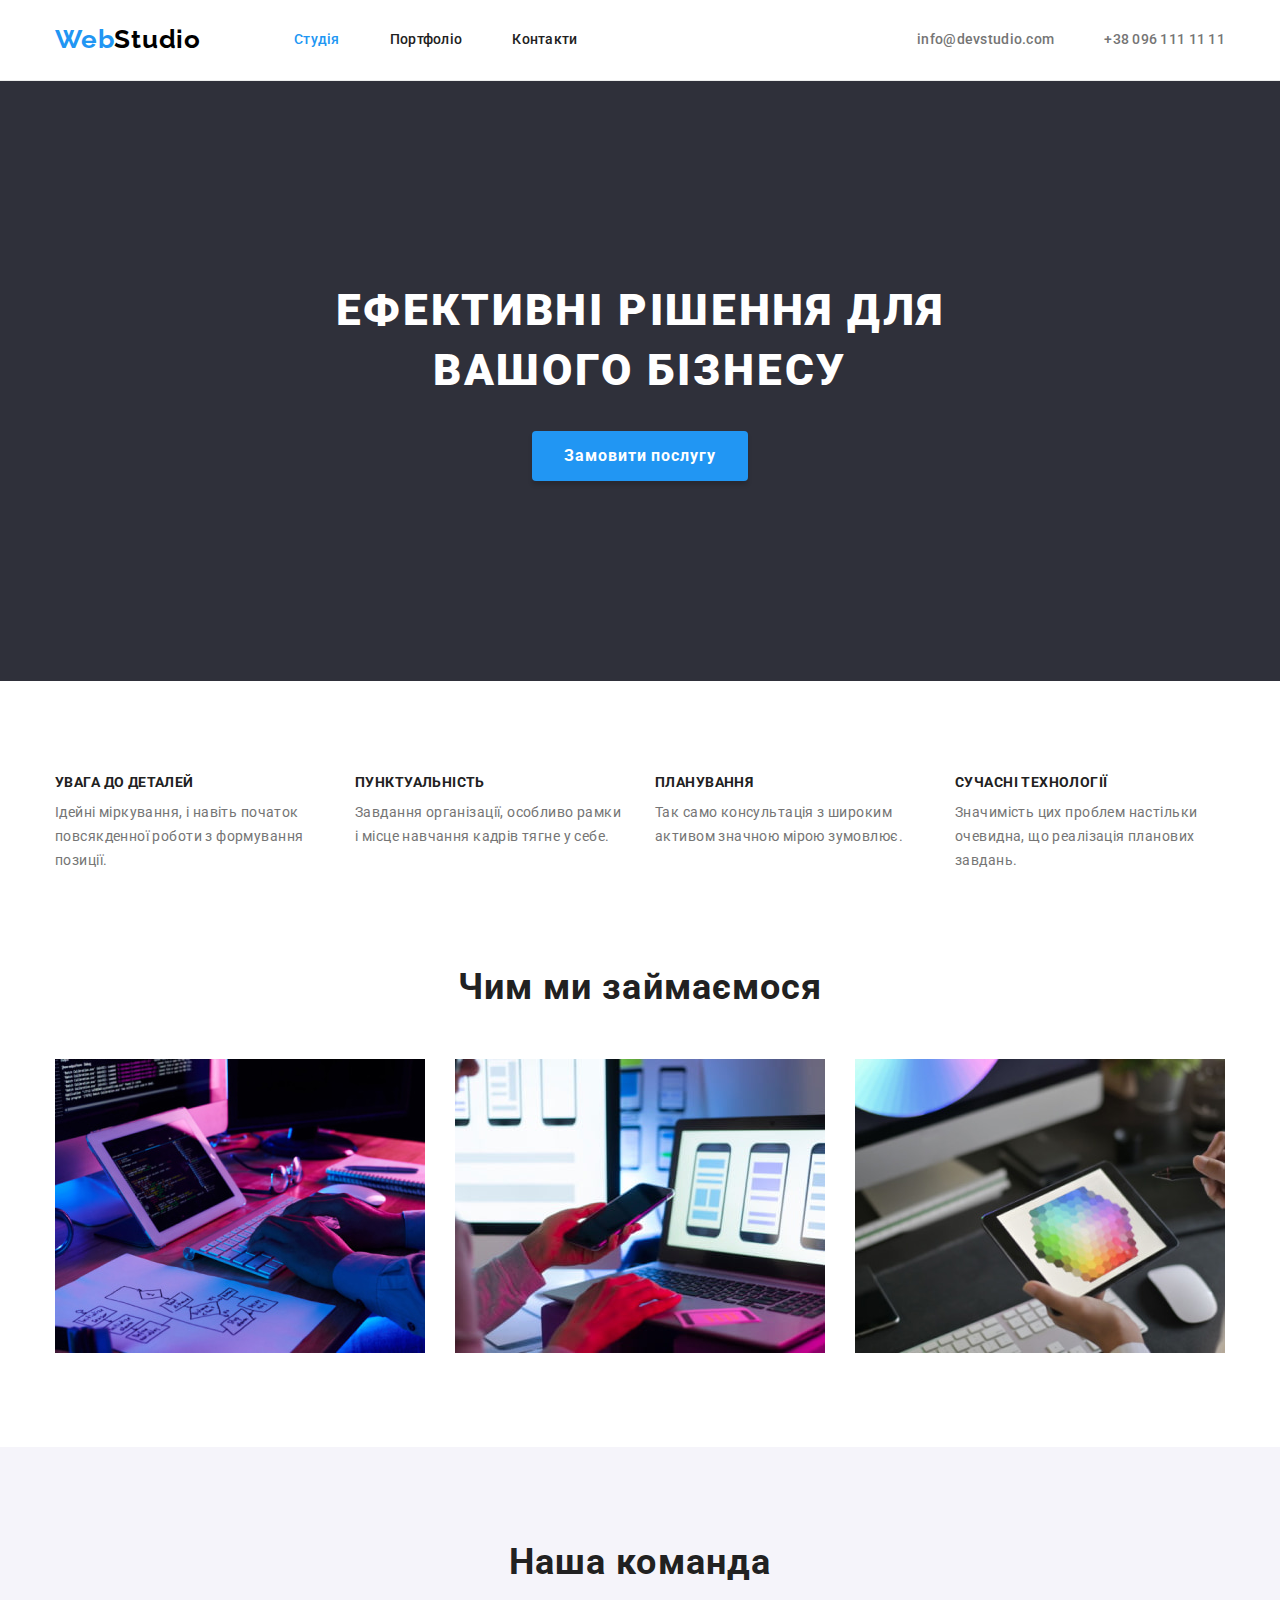
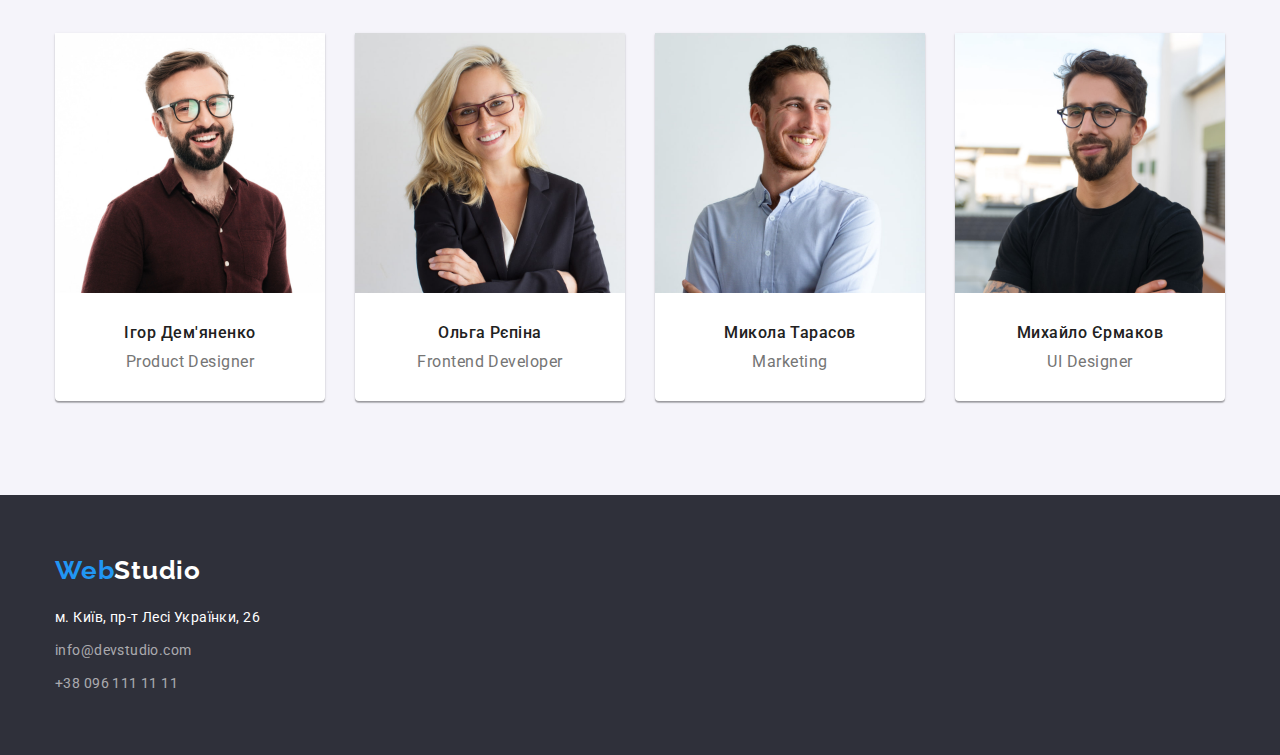
==== index.html @ afa7426b "Initial commit" ====
<!DOCTYPE html>
<html lang="uk">
  <head>
    <meta charset="UTF-8" />
    <meta http-equiv="X-UA-Compatible" content="IE=edge" />
    <meta name="viewport" content="width=device-width, initial-scale=1.0" />
    <link rel="preconnect" href="https://fonts.googleapis.com" />
    <link rel="preconnect" href="https://fonts.gstatic.com" crossorigin />
    <link
      href="https://fonts.googleapis.com/css2?family=Raleway:wght@700&family=Roboto:wght@400;500;700;900&display=swap"
      rel="stylesheet"
    />
    <link rel="stylesheet" href="./css/modern-normalize.css" />

    <link rel="stylesheet" href="./css/styles.css" />
    <title>Web Studio</title>
  </head>
  <body>
    <header class="header">
      <div class="container header-container">
        <nav class="nav">
          <a class="link logo logo-black" href="./index.html">
            <span class="accent">Web</span>Studio
          </a>

          <ul class="list menu">
            <li class="menu-item">
              <a class="link menu-link current-text" href="./index.html">Студія</a>
            </li>
            <li class="menu-item">
              <a class="link menu-link" href="./porfolio.html">Портфоліо</a>
            </li>
            <li class="menu-item"><a class="link menu-link" href="">Контакти</a></li>
          </ul>
        </nav>
        <ul class="list header-contacts">
          <li class="header-contacts-item">
            <a class="link header-contacts-link" href="mailto:info@devstudio.com"
              >info@devstudio.com</a
            >
          </li>
          <li class="header-contacts-item">
            <a class="link header-contacts-link" href="tel:+380961111111">+38 096 111 11 11</a>
          </li>
        </ul>
      </div>
    </header>
    <main class="main-content">
      <!--Hero-->
      <section class="hero section">
        <div class="container">
          <h1 class="hero-header">Ефективні рішення для вашого бізнесу</h1>
          <button class="hero-btn" type="button">Замовити послугу</button>
        </div>
      </section>
      <!--Our benefits-->
      <section class="benafits section">
        <div class="container">
          <!--Logical header, need to be hidden with css -->
          <h2 class="section-header visually-hidden">Наші переваги</h2>

          <ul class="list benafits-list">
            <li class="benafit-item">
              <h3 class="benafit-header">Увага до деталей</h3>
              <p class="benafit-text">
                Ідейні міркування, і навіть початок повсякденної роботи з формування позиції.
              </p>
            </li>
            <li class="benafit-item">
              <h3 class="benafit-header">Пунктуальність</h3>
              <p class="benafit-text">
                Завдання організації, особливо рамки і місце навчання кадрів тягне у себе.
              </p>
            </li>
            <li class="benafit-item">
              <h3 class="benafit-header">Планування</h3>
              <p class="benafit-text">
                Так само консультація з широким активом значною мірою зумовлює.
              </p>
            </li>
            <li class="benafit-item">
              <h3 class="benafit-header">Сучасні Технології</h3>
              <p class="benafit-text">
                Значимість цих проблем настільки очевидна, що реалізація планових завдань.
              </p>
            </li>
          </ul>
        </div>
      </section>
      <!--What we do-->
      <section class="we-do section">
        <div class="container">
          <h2 class="section-header">Чим ми займаємося</h2>
          <ul class="list we-do-list">
            <li class="we-do-item">
              <img
                class="we-do-img"
                src="./images/what-we-do/img-1.jpg"
                alt="Стіл на якому лежить аркуш паперу з схематично зображеною логікою сайту, та руки програміста на клавіатурі, який пише код сайту, на моніторі та планшеті видно фрагменти коду"
                width="370"
                height="294"
              />
            </li>
            <li class="we-do-item">
              <img
                class="we-do-img"
                src="./images/what-we-do/img-2.jpg"
                alt="Дизайнер розробляє прототип, як має виглядати додаток, на ноутбуці та моніторі зображені приклади екранів модільного телефону з варіантами дизайну"
                width="370"
                height="294"
              />
            </li>
            <li class="we-do-item">
              <img
                class="we-do-img"
                src="./images/what-we-do/img-3.jpg"
                alt="Дизайнер підбирає палітру кольорів тримаючи в руках планшет з палітрою у вигляді сот"
                width="370"
                height="294"
              />
            </li>
          </ul>
        </div>
      </section>
      <!--Our team-->
      <section class="team section">
        <div class="container">
          <h2 class="section-header">Наша команда</h2>
          <ul class="list team-list">
            <li class="team-item">
              <img
                class="team-img"
                src="./images/team/img1.jpg"
                alt="Портрет Ігоря Дем'яненко Product Designer"
                width="270"
                height="260"
              />
              <div class="team-desc">
                <h3 class="team-header">Ігор Дем'яненко</h3>
                <p class="team-text" lang="en">Product Designer</p>
              </div>
            </li>
            <li class="team-item">
              <img
                class="team-img"
                src="./images/team/img2.jpg"
                alt="Портрет Ольгм Рєпіної Frontend Developer"
                width="270"
                height="260"
              />
              <div class="team-desc">
                <h3 class="team-header">Ольга Рєпіна</h3>
                <p class="team-text" lang="en">Frontend Developer</p>
              </div>
            </li>
            <li class="team-item">
              <img
                class="team-img"
                src="./images/team/img3.jpg"
                alt="Портрет Миколи Тарасова Marketing"
                width="270"
                height="260"
              />
              <div class="team-desc">
                <h3 class="team-header">Микола Тарасов</h3>
                <p class="team-text" lang="en">Marketing</p>
              </div>
            </li>
            <li class="team-item">
              <img
                class="team-img"
                src="./images/team/img4.jpg"
                alt="Портрет Михайла Єрмакова UI Designer"
                width="270"
                height="260"
              />
              <div class="team-desc">
                <h3 class="team-header">Михайло Єрмаков</h3>
                <p class="team-text" lang="en">UI Designer</p>
              </div>
            </li>
          </ul>
        </div>
      </section>
    </main>
    <footer class="footer">
      <div class="container">
        <div>
          <a class="link logo logo-white" href="./index.html" lang="en">
            <span class="accent">Web</span>Studio
          </a>
          <address class="contacts">
            <ul class="list contacts-list">
              <li class="contact-item">
                <a
                  class="link contact-link address"
                  href="https://goo.gl/maps/CPtrU1FHBa2aNyZL9"
                  rel="noopener noreferrer"
                >
                  м. Київ, пр-т Лесі Українки, 26
                </a>
              </li>
              <li class="contact-item">
                <a class="link contact-link" href="mailto:info@devstudio.com">info@devstudio.com</a>
              </li>
              <li class="contact-item">
                <a class="link contact-link" href="tel:+380961111111">+38 096 111 11 11</a>
              </li>
            </ul>
          </address>
        </div>
      </div>
    </footer>
  </body>
</html>
---- css/styles.css ----
:root {
  /* fonts */
  --main-font-familly: 'Roboto', sans-serif;
  --submain-font-family: 'Raleway', sans-serif;
  --main-font-size: 14px;
  --logo-font-size: 26px;
  --submain-font-size: 16px;
  --section-header-font-size: 36px;
  --subsection-header-font-size: 18px;
  /* text colors */
  --accent-text-color: #2196f3;
  --main-text-color: #212121;
  --light-text-color: #ffffff;
  --dark-text-color: #000000;
  --submain-text-color: #757575;
  --sub-text-color-trans: rgba(255, 255, 255, 0.6);
  --border-color: #ececec;
  --portfolio-border-color: #eeeeee;
  /* background colors */
  --accent-bg-color: #2196f3;
  --main-bg-color: #ffffff;
  --submain-bg-color: #f5f4fa;
  --dark-bg-color: #2f303a;
  /* actions */
  --active-color: #2196f3;
  --active-bg-color: #2196f3;
  --active-bg-btn: #188ce8;
  /* other */
  --items-main: 4;
  --indent-main: 30px;
  --items-portfolio: 3;
  --indent-portfolio: 30px;
}

body {
  font-family: var(--main-font-familly);
  font-size: var(--main-font-size);
  color: var(--main-text-color);
  background-color: var(--main-bg-color);
}

/* Reset */
h1,
h2,
h3,
h4,
h5,
h6,
p {
  margin: 0;
}

ul {
  margin: 0;
  padding: 0;
}

img {
  display: block;
}

.link {
  text-decoration: none;
}

.list {
  list-style-type: none;
}

.container {
  width: 1200px;
  margin: 0 auto;
  padding-left: 15px;
  padding-right: 15px;
}

.logo {
  font-family: var(--submain-font-family);
  font-weight: 700;
  font-size: 26px;
  line-height: 1.19;
  letter-spacing: 0.03em;
}

.accent {
  color: var(--accent-text-color);
}

.visually-hidden {
  position: absolute;
  white-space: nowrap;
  width: 1px;
  height: 1px;
  overflow: hidden;
  border: 0;
  padding: 0;
  clip: rect(0 0 0 0);
  clip-path: inset(50%);
  margin: -1px;
}

/* Header */

.header-container {
  display: flex;
  justify-content: space-between;
}

.header {
  border-bottom: 1px solid var(--border-color);
}

.logo-black {
  margin-right: 93px;
  padding-top: 24px;
  padding-bottom: 24px;
  color: var(--dark-text-color);
}

.nav {
  display: flex;
}

.menu {
  display: flex;
  gap: 50px;
}

.menu-link {
  display: block;
  padding-top: 32px;
  padding-bottom: 32px;
  font-weight: 500;
  line-height: 1.14;
  letter-spacing: 0.02em;
  color: var(--main-text-color);
}

.current-text {
  color: var(--active-color);
}

.menu-link:hover,
.menu-link:focus {
  color: var(--active-color);
}

.header-contacts {
  display: flex;
  gap: 50px;
}

.header-contacts-link {
  display: block;
  padding-top: 32px;
  padding-bottom: 32px;
  font-weight: 500;
  line-height: 1.14;
  letter-spacing: 0.02em;
  color: var(--submain-text-color);
}

.header-contacts-link:hover,
.header-contacts-link:focus {
  color: var(--active-color);
}

/* Main */

.section {
  padding-top: 94px;
  padding-bottom: 94px;
}

.section-header {
  font-weight: 700;
  font-size: 36px;
  line-height: 1.17;
  text-align: center;
  letter-spacing: 0.03em;
  margin-bottom: 50px;
}

/* Hero */

.hero {
  padding: 200px 0;
  background-color: var(--dark-bg-color);
}

.hero-header {
  margin-left: auto;
  margin-right: auto;
  margin-bottom: 30px;
  font-weight: 900;
  font-size: 44px;
  line-height: 1.36;
  text-align: center;
  letter-spacing: 0.06em;
  text-transform: uppercase;
  color: var(--light-text-color);
  width: 696px;
}

.hero-btn {
  display: block;
  margin: 0 auto;
  padding: 10px 32px;
  font-family: inherit;
  font-weight: 700;
  font-size: 16px;
  line-height: 1.88;
  text-align: center;
  letter-spacing: 0.06em;
  color: var(--light-text-color);
  background-color: var(--accent-bg-color);
  border: none;
  box-shadow: 0px 4px 4px rgba(0, 0, 0, 0.15);
  border-radius: 4px;
  cursor: pointer;
}

.hero-btn:hover,
.hero-btn:focus {
  background: var(--active-bg-btn);
  box-shadow: 0px 4px 4px rgba(0, 0, 0, 0.15);
  border-radius: 4px;
}

/* Our benefits */

.benafits {
  padding-bottom: 0;
}

.benafits-list {
  display: flex;
  gap: 30px;
}

.benafit-header {
  font-size: var(--main-font-size);
  font-weight: 700;
  line-height: 1.14;
  letter-spacing: 0.03em;
  text-transform: uppercase;
  margin-bottom: 10px;
}

.benafit-item {
  flex-basis: calc((100% - (var(--indent-main)) * (var(--items-main) - 1)) / var(--items-main));
}

.benafit-text {
  line-height: 1.71;
  letter-spacing: 0.03em;
  color: var(--submain-text-color);
}

/* What we do */

.we-do-list {
  display: flex;
  gap: 30px;
}

.we-do-img {
  width: 100%;
}

/* Our team */
.team {
  background-color: var(--submain-bg-color);
}

.team-list {
  display: flex;
  gap: 30px;
}

.team-item {
  background-color: var(--main-bg-color);
  flex-basis: calc((100% - (var(--indent-main)) * (var(--items-main) - 1)) / var(--items-main));
  box-shadow: 0px 1px 3px rgba(0, 0, 0, 0.12), 0px 1px 1px rgba(0, 0, 0, 0.14),
    0px 2px 1px rgba(0, 0, 0, 0.2);
  border-radius: 0px 0px 4px 4px;
}
.team-img {
  width: 100%;
}

.team-desc {
  padding-top: 30px;
  padding-bottom: 30px;
}

.team-header {
  margin-bottom: 10px;
  font-weight: 500;
  font-size: var(--submain-font-size);
  line-height: 1.19;
  text-align: center;
  letter-spacing: 0.03em;
}

.team-text {
  font-size: var(--submain-font-size);
  line-height: 1.19;
  text-align: center;
  letter-spacing: 0.03em;
  color: var(--submain-text-color);
}

/* Footer */
.footer {
  padding-top: 60px;
  padding-bottom: 60px;
  background-color: var(--dark-bg-color);
}

.logo-white {
  display: inline-block;
  margin-bottom: 20px;
  color: var(--light-text-color);
}

.contacts {
  font-style: normal;
}

.contact-item:not(:last-child) {
  margin-bottom: 9px;
}

.contact-link {
  line-height: 1.71;
  letter-spacing: 0.03em;
  color: var(--sub-text-color-trans);
}

.contact-link:hover,
.contact-link:focus {
  color: var(--active-color);
}

.address {
  color: var(--light-text-color);
}

/* Portfolio */
.page-portfolio {
  font-size: 16px;
}

.portfolio-filters {
  margin-bottom: 50px;
  display: flex;
  justify-content: center;
  gap: 8px;
}

.filter-btn {
  padding: 6px 22px;
  font-family: inherit;
  font-size: 16px;
  font-weight: 500;
  line-height: 1.62;
  text-align: center;
  letter-spacing: 0.03em;
  background-color: var(--submain-bg-color);
  cursor: pointer;
  border: none;
  border-radius: 4px;
}

.current-bg {
  color: var(--light-text-color);
  background-color: var(--active-bg-color);
  box-shadow: 0px 3px 1px rgba(0, 0, 0, 0.1), 0px 1px 2px rgba(0, 0, 0, 0.08),
    0px 2px 2px rgba(0, 0, 0, 0.12);
}

.filter-btn:hover,
.filter-btn:focus {
  color: var(--light-text-color);
  background-color: var(--active-color);
  box-shadow: 0px 3px 1px rgba(0, 0, 0, 0.1), 0px 1px 2px rgba(0, 0, 0, 0.08),
    0px 2px 2px rgba(0, 0, 0, 0.12);
}

.portfolio-list {
  display: flex;
  flex-wrap: wrap;
  gap: 30px;
}

.portfolio-item {
  flex-basis: calc(
    (100% - var(--indent-portfolio) * (var(--items-portfolio) -1)) / var(--items-portfolio)
  );
}

.item-desc {
  padding-top: 20px;
  padding-bottom: 20px;
  padding-right: 24px;
  padding-left: 24px;
  border-bottom: 1px solid var(--portfolio-border-color);
  border-left: 1px solid var(--portfolio-border-color);
  border-right: 1px solid var(--portfolio-border-color);
}

.portfolio-item-header {
  margin-bottom: 4px;
  font-weight: 700;
  font-size: 18px;
  line-height: 2;
  letter-spacing: 0.06em;
  color: var(--main-text-color);
}

.portfolio-item-text {
  line-height: 1.88;
  letter-spacing: 0.03em;
  color: var(--submain-text-color);
}
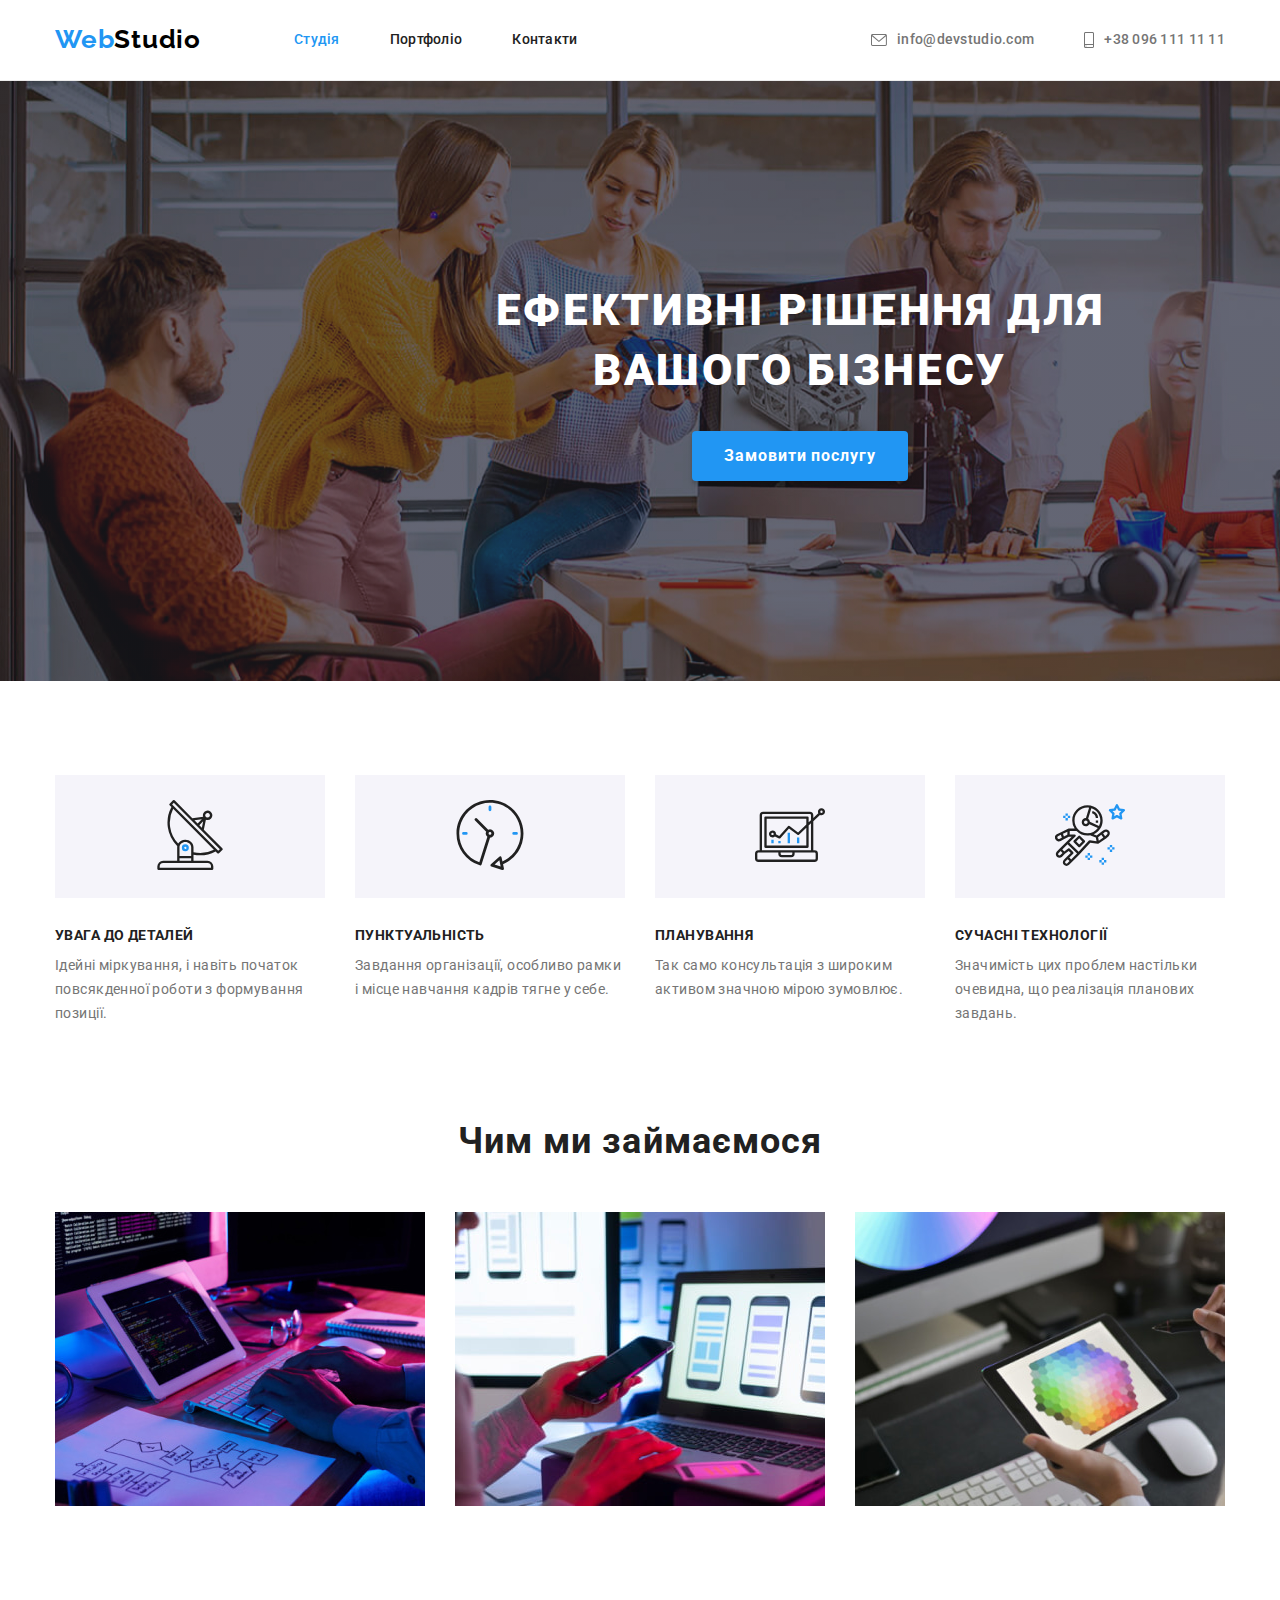
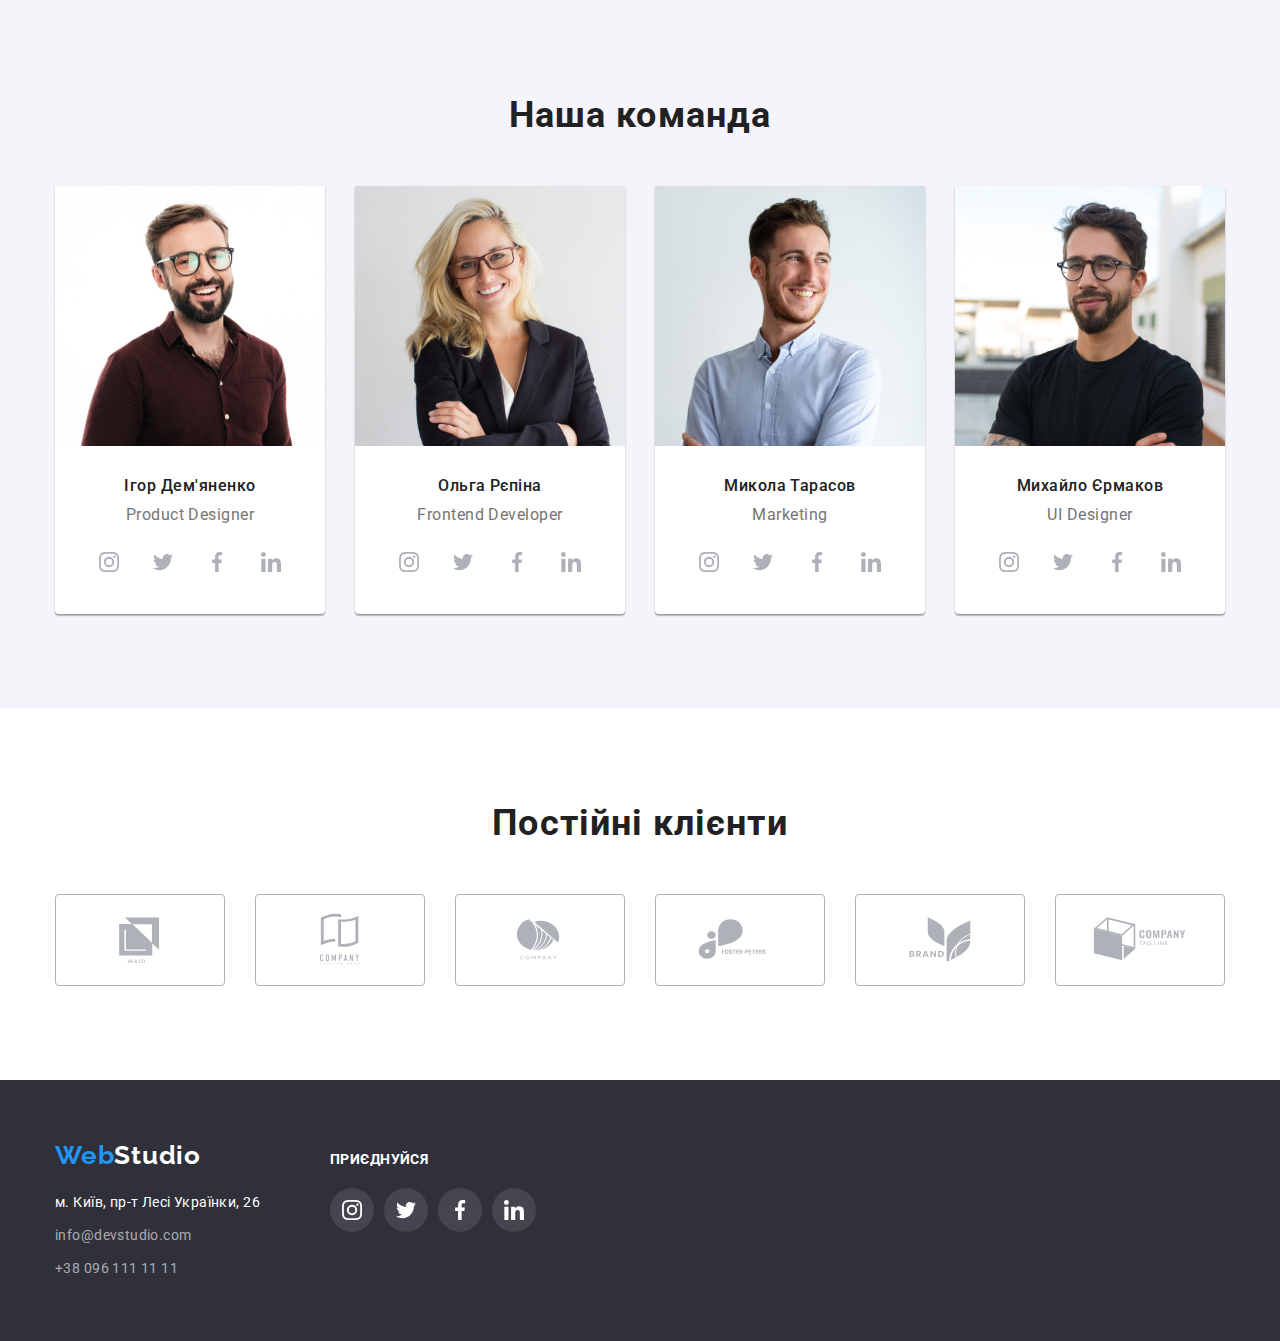
==== commit b2d74dcb: "Add images and icons, shadows, background" ====
--- a/index.html
+++ b/index.html
@@ -35,12 +35,20 @@
         </nav>
         <ul class="list header-contacts">
           <li class="header-contacts-item">
-            <a class="link header-contacts-link" href="mailto:info@devstudio.com"
-              >info@devstudio.com</a
-            >
+            <a class="link header-contacts-link" href="mailto:info@devstudio.com">
+              <svg class="envelope" width="16" height="12">
+                <use href="./images/icons.svg#icon-envelope"></use>
+              </svg>
+              info@devstudio.com
+            </a>
           </li>
           <li class="header-contacts-item">
-            <a class="link header-contacts-link" href="tel:+380961111111">+38 096 111 11 11</a>
+            <a class="link header-contacts-link" href="tel:+380961111111">
+              <svg class="smartphone" width="10" height="16">
+                <use href="./images/icons.svg#icon-smartphone"></use>
+              </svg>
+              +38 096 111 11 11
+            </a>
           </li>
         </ul>
       </div>
@@ -61,24 +69,44 @@
 
           <ul class="list benafits-list">
             <li class="benafit-item">
+              <div class="benafit-icon-container">
+                <svg class="benafit-icon" width="70" height="70">
+                  <use href="./images/icons.svg#icon-antenna"></use>
+                </svg>
+              </div>
               <h3 class="benafit-header">Увага до деталей</h3>
               <p class="benafit-text">
                 Ідейні міркування, і навіть початок повсякденної роботи з формування позиції.
               </p>
             </li>
             <li class="benafit-item">
+              <div class="benafit-icon-container">
+                <svg class="benafit-icon" width="70" height="70">
+                  <use href="./images/icons.svg#icon-clock"></use>
+                </svg>
+              </div>
               <h3 class="benafit-header">Пунктуальність</h3>
               <p class="benafit-text">
                 Завдання організації, особливо рамки і місце навчання кадрів тягне у себе.
               </p>
             </li>
             <li class="benafit-item">
+              <div class="benafit-icon-container">
+                <svg class="benafit-icon" width="70" height="70">
+                  <use href="./images/icons.svg#icon-diagram"></use>
+                </svg>
+              </div>
               <h3 class="benafit-header">Планування</h3>
               <p class="benafit-text">
                 Так само консультація з широким активом значною мірою зумовлює.
               </p>
             </li>
             <li class="benafit-item">
+              <div class="benafit-icon-container">
+                <svg class="benafit-icon" width="70" height="70">
+                  <use href="./images/icons.svg#icon-astronaut"></use>
+                </svg>
+              </div>
               <h3 class="benafit-header">Сучасні Технології</h3>
               <p class="benafit-text">
                 Значимість цих проблем настільки очевидна, що реалізація планових завдань.
@@ -138,6 +166,60 @@
               <div class="team-desc">
                 <h3 class="team-header">Ігор Дем'яненко</h3>
                 <p class="team-text" lang="en">Product Designer</p>
+                <ul class="list socials">
+                  <li class="soc-item">
+                    <a
+                      class="link socials-link team-soc-link"
+                      href="https://instagram.com"
+                      aria-label="Instagram"
+                      target="_blank"
+                      rel="noopener noreferrer"
+                    >
+                      <svg class="soc-icon" width="20" height="20">
+                        <use href="./images/icons.svg#icon-instagram"></use>
+                      </svg>
+                    </a>
+                  </li>
+                  <li>
+                    <a
+                      class="link socials-link team-soc-link"
+                      href="https://twitter.com"
+                      aria-label="Twitter"
+                      target="_blank"
+                      rel="noopener noreferrer"
+                    >
+                      <svg class="soc-icon" width="20" height="20">
+                        <use href="./images/icons.svg#icon-twitter"></use>
+                      </svg>
+                    </a>
+                  </li>
+                  <li>
+                    <a
+                      class="link socials-link team-soc-link"
+                      href="https://facebook.com"
+                      aria-label="Facebook"
+                      target="_blank"
+                      rel="noopener noreferrer"
+                    >
+                      <svg class="soc-icon" width="20" height="20">
+                        <use href="./images/icons.svg#icon-facebook"></use>
+                      </svg>
+                    </a>
+                  </li>
+                  <li>
+                    <a
+                      class="link socials-link team-soc-link"
+                      href="https://linkedin.com"
+                      aria-label="Linkedin"
+                      target="_blank"
+                      rel="noopener noreferrer"
+                    >
+                      <svg class="soc-icon" width="20" height="20">
+                        <use href="./images/icons.svg#icon-linkedin"></use>
+                      </svg>
+                    </a>
+                  </li>
+                </ul>
               </div>
             </li>
             <li class="team-item">
@@ -151,6 +233,60 @@
               <div class="team-desc">
                 <h3 class="team-header">Ольга Рєпіна</h3>
                 <p class="team-text" lang="en">Frontend Developer</p>
+                <ul class="list socials">
+                  <li>
+                    <a
+                      class="link socials-link team-soc-link"
+                      href="https://instagram.com"
+                      aria-label="Instagram"
+                      target="_blank"
+                      rel="noopener noreferrer"
+                    >
+                      <svg class="soc-icon" width="20" height="20">
+                        <use href="./images/icons.svg#icon-instagram"></use>
+                      </svg>
+                    </a>
+                  </li>
+                  <li>
+                    <a
+                      class="link socials-link team-soc-link"
+                      href="https://twitter.com"
+                      aria-label="Twitter"
+                      target="_blank"
+                      rel="noopener noreferrer"
+                    >
+                      <svg class="soc-icon" width="20" height="20">
+                        <use href="./images/icons.svg#icon-twitter"></use>
+                      </svg>
+                    </a>
+                  </li>
+                  <li>
+                    <a
+                      class="link socials-link team-soc-link"
+                      href="https://facebook.com"
+                      aria-label="Facebook"
+                      target="_blank"
+                      rel="noopener noreferrer"
+                    >
+                      <svg class="soc-icon" width="20" height="20">
+                        <use href="./images/icons.svg#icon-facebook"></use>
+                      </svg>
+                    </a>
+                  </li>
+                  <li>
+                    <a
+                      class="link socials-link team-soc-link"
+                      href="https://linkedin.com"
+                      aria-label="Linkedin"
+                      target="_blank"
+                      rel="noopener noreferrer"
+                    >
+                      <svg class="soc-icon" width="20" height="20">
+                        <use href="./images/icons.svg#icon-linkedin"></use>
+                      </svg>
+                    </a>
+                  </li>
+                </ul>
               </div>
             </li>
             <li class="team-item">
@@ -164,6 +300,60 @@
               <div class="team-desc">
                 <h3 class="team-header">Микола Тарасов</h3>
                 <p class="team-text" lang="en">Marketing</p>
+                <ul class="list socials">
+                  <li class="socials-item">
+                    <a
+                      class="link socials-link team-soc-link"
+                      href="https://instagram.com"
+                      aria-label="Instagram"
+                      target="_blank"
+                      rel="noopener noreferrer"
+                    >
+                      <svg class="soc-icon" width="20" height="20">
+                        <use href="./images/icons.svg#icon-instagram"></use>
+                      </svg>
+                    </a>
+                  </li>
+                  <li class="socials-item">
+                    <a
+                      class="link socials-link team-soc-link"
+                      href="https://twitter.com"
+                      aria-label="Twitter"
+                      target="_blank"
+                      rel="noopener noreferrer"
+                    >
+                      <svg class="soc-icon" width="20" height="20">
+                        <use href="./images/icons.svg#icon-twitter"></use>
+                      </svg>
+                    </a>
+                  </li>
+                  <li class="socials-item">
+                    <a
+                      class="link socials-link team-soc-link"
+                      href="https://facebook.com"
+                      aria-label="Facebook"
+                      target="_blank"
+                      rel="noopener noreferrer"
+                    >
+                      <svg class="soc-icon" width="20" height="20">
+                        <use href="./images/icons.svg#icon-facebook"></use>
+                      </svg>
+                    </a>
+                  </li>
+                  <li class="socials-item">
+                    <a
+                      class="link socials-link team-soc-link"
+                      href="https://linkedin.com"
+                      aria-label="Linkedin"
+                      target="_blank"
+                      rel="noopener noreferrer"
+                    >
+                      <svg class="soc-icon" width="20" height="20">
+                        <use href="./images/icons.svg#icon-linkedin"></use>
+                      </svg>
+                    </a>
+                  </li>
+                </ul>
               </div>
             </li>
             <li class="team-item">
@@ -177,15 +367,119 @@
               <div class="team-desc">
                 <h3 class="team-header">Михайло Єрмаков</h3>
                 <p class="team-text" lang="en">UI Designer</p>
-              </div>
+                <ul class="list socials">
+                  <li>
+                    <a
+                      class="link socials-link team-soc-link"
+                      href="https://instagram.com"
+                      aria-label="Instagram"
+                      target="_blank"
+                      rel="noopener noreferrer"
+                    >
+                      <svg class="soc-icon" width="20" height="20">
+                        <use href="./images/icons.svg#icon-instagram"></use>
+                      </svg>
+                    </a>
+                  </li>
+                  <li>
+                    <a
+                      class="link socials-link team-soc-link"
+                      href="https://twitter.com"
+                      aria-label="Twitter"
+                      target="_blank"
+                      rel="noopener noreferrer"
+                    >
+                      <svg class="soc-icon" width="20" height="20">
+                        <use href="./images/icons.svg#icon-twitter"></use>
+                      </svg>
+                    </a>
+                  </li>
+                  <li>
+                    <a
+                      class="link socials-link team-soc-link"
+                      href="https://facebook.com"
+                      aria-label="Facebook"
+                      target="_blank"
+                      rel="noopener noreferrer"
+                    >
+                      <svg class="soc-icon" width="20" height="20">
+                        <use href="./images/icons.svg#icon-facebook"></use>
+                      </svg>
+                    </a>
+                  </li>
+                  <li>
+                    <a
+                      class="link socials-link team-soc-link"
+                      href="https://linkedin.com"
+                      aria-label="Linkedin"
+                      target="_blank"
+                      rel="noopener noreferrer"
+                    >
+                      <svg class="soc-icon" width="20" height="20">
+                        <use href="./images/icons.svg#icon-linkedin"></use>
+                      </svg>
+                    </a>
+                  </li>
+                </ul>
+              </div>
+            </li>
+          </ul>
+        </div>
+      </section>
+      <!--Clients-->
+      <section class="clients section">
+        <div class="container">
+          <h2 class="clients-header">Постійні клієнти</h2>
+          <ul class="list clients-list">
+            <li class="clients-list-item">
+              <a class="link clients-list-link" href="">
+                <svg class="clients-icon" width="106" height="60">
+                  <use href="./images/icons.svg#icon-company1"></use>
+                </svg>
+              </a>
+            </li>
+            <li class="clients-list-item">
+              <a class="link clients-list-link" href="">
+                <svg class="clients-icon" width="106" height="60">
+                  <use href="./images/icons.svg#icon-company2"></use>
+                </svg>
+              </a>
+            </li>
+            <li class="clients-list-item">
+              <a class="link clients-list-link" href="">
+                <svg class="clients-icon" width="106" height="60">
+                  <use href="./images/icons.svg#icon-company3"></use>
+                </svg>
+              </a>
+            </li>
+            <li class="clients-list-item">
+              <a class="link clients-list-link" href="">
+                <svg class="clients-icon" width="106" height="60">
+                  <use href="./images/icons.svg#icon-company4"></use>
+                </svg>
+              </a>
+            </li>
+            <li>
+              <a class="link clients-list-link" href="">
+                <svg class="clients-icon" width="106" height="60">
+                  <use href="./images/icons.svg#icon-company5"></use>
+                </svg>
+              </a>
+            </li>
+            <li class="clients-list-item">
+              <a class="link clients-list-link" href="">
+                <svg class="clients-icon" width="106" height="60">
+                  <use href="./images/icons.svg#icon-company6"></use>
+                </svg>
+              </a>
             </li>
           </ul>
         </div>
       </section>
     </main>
     <footer class="footer">
-      <div class="container">
-        <div>
+      <div class="container footer-container">
+        <div class="footer-address">
           <a class="link logo logo-white" href="./index.html" lang="en">
             <span class="accent">Web</span>Studio
           </a>
@@ -209,6 +503,64 @@
             </ul>
           </address>
         </div>
+
+        <div class="footer-socials">
+          <h2 class="footer-socials-header">Приєднуйся</h2>
+          <ul class="list socials">
+            <li>
+              <a
+                class="link socials-link footer-soc-link"
+                href="https://instagram.com"
+                aria-label="Instagram"
+                target="_blank"
+                rel="noopener noreferrer"
+              >
+                <svg class="soc-icon" width="20" height="20">
+                  <use href="./images/icons.svg#icon-instagram"></use>
+                </svg>
+              </a>
+            </li>
+            <li>
+              <a
+                class="link socials-link footer-soc-link"
+                href="https://twitter.com"
+                aria-label="Twitter"
+                target="_blank"
+                rel="noopener noreferrer"
+              >
+                <svg class="soc-icon" width="20" height="20">
+                  <use href="./images/icons.svg#icon-twitter"></use>
+                </svg>
+              </a>
+            </li>
+            <li>
+              <a
+                class="link socials-link footer-soc-link"
+                href="https://facebook.com"
+                aria-label="Facebook"
+                target="_blank"
+                rel="noopener noreferrer"
+              >
+                <svg class="soc-icon" width="20" height="20">
+                  <use href="./images/icons.svg#icon-facebook"></use>
+                </svg>
+              </a>
+            </li>
+            <li>
+              <a
+                class="link socials-link footer-soc-link"
+                href="https://linkedin.com"
+                aria-label="Linkedin"
+                target="_blank"
+                rel="noopener noreferrer"
+              >
+                <svg class="soc-icon" width="20" height="20">
+                  <use href="./images/icons.svg#icon-linkedin"></use>
+                </svg>
+              </a>
+            </li>
+          </ul>
+        </div>
       </div>
     </footer>
   </body>
--- a/css/styles.css
+++ b/css/styles.css
@@ -16,11 +16,15 @@
   --sub-text-color-trans: rgba(255, 255, 255, 0.6);
   --border-color: #ececec;
   --portfolio-border-color: #eeeeee;
+  --icon-color: #afb1b8;
   /* background colors */
   --accent-bg-color: #2196f3;
   --main-bg-color: #ffffff;
   --submain-bg-color: #f5f4fa;
   --dark-bg-color: #2f303a;
+  --soc-bg-color: rgba(255, 255, 255, 0.1);
+  --hero-bg: #c4c4c4;
+  --hero-bg-overlay: rgba(47, 48, 58, 0.4);
   /* actions */
   --active-color: #2196f3;
   --active-bg-color: #2196f3;
@@ -151,7 +155,9 @@
 }
 
 .header-contacts-link {
-  display: block;
+  display: flex;
+  align-items: center;
+  gap: 10px;
   padding-top: 32px;
   padding-bottom: 32px;
   font-weight: 500;
@@ -165,6 +171,14 @@
   color: var(--active-color);
 }
 
+.envelope {
+  fill: currentColor;
+}
+
+.smartphone {
+  fill: currentColor;
+}
+
 /* Main */
 
 .section {
@@ -184,8 +198,14 @@
 /* Hero */
 
 .hero {
+  margin: 0 auto;
+  width: 1600px;
   padding: 200px 0;
-  background-color: var(--dark-bg-color);
+  background-image: linear-gradient(rgba(47, 48, 58, 0.4), rgba(47, 48, 58, 0.4)),
+    url('../images/hero-background.jpg');
+  background-color: var(--hero-bg);
+  background-size: contain;
+  background-repeat: no-repeat;
 }
 
 .hero-header {
@@ -251,6 +271,12 @@
   flex-basis: calc((100% - (var(--indent-main)) * (var(--items-main) - 1)) / var(--items-main));
 }
 
+.benafit-icon-container {
+  margin-bottom: 30px;
+  padding: 25px 100px;
+  background-color: var(--submain-bg-color);
+}
+
 .benafit-text {
   line-height: 1.71;
   letter-spacing: 0.03em;
@@ -292,6 +318,8 @@
 .team-desc {
   padding-top: 30px;
   padding-bottom: 30px;
+  padding-left: 10px;
+  padding-right: 10px;
 }
 
 .team-header {
@@ -304,11 +332,83 @@
 }
 
 .team-text {
+  margin-bottom: 16px;
   font-size: var(--submain-font-size);
   line-height: 1.19;
   text-align: center;
   letter-spacing: 0.03em;
   color: var(--submain-text-color);
+}
+
+/* socials */
+
+.socials {
+  display: flex;
+  gap: 10px;
+  justify-content: center;
+}
+
+.socials-link {
+  display: flex;
+  align-items: center;
+  justify-content: center;
+  width: 44px;
+  height: 44px;
+  border-radius: 50%;
+}
+
+.team-soc-link {
+  color: var(--icon-color);
+}
+
+.socials-link:hover,
+.socials-link:focus {
+  color: var(--light-text-color);
+  background-color: var(--accent-bg-color);
+}
+
+.soc-icon {
+  fill: currentColor;
+}
+
+/* Clients */
+
+.clients-header {
+  margin-bottom: 50px;
+  font-weight: 700;
+  font-size: 36px;
+  line-height: 1.17;
+  text-align: center;
+  letter-spacing: 0.03em;
+}
+
+.clients-list {
+  display: flex;
+  gap: 30px;
+  align-items: center;
+  justify-content: center;
+}
+
+.clients-list-link {
+  width: 170px;
+  height: 92px;
+  display: flex;
+  align-items: center;
+  justify-content: center;
+  padding: 16px 32px;
+  color: var(--icon-color);
+  border: 1px solid var(--icon-color);
+  border-radius: 4px;
+}
+
+.clients-list-link:hover,
+.clients-list-link:focus {
+  color: var(--accent-text-color);
+  border: 1px solid var(--accent-text-color);
+}
+
+.clients-icon {
+  fill: currentColor;
 }
 
 /* Footer */
@@ -345,6 +445,30 @@
 
 .address {
   color: var(--light-text-color);
+}
+
+.footer-container {
+  display: flex;
+}
+
+.footer-address {
+  margin-right: 70px;
+}
+
+.footer-socials-header {
+  padding-top: 12px;
+  margin-bottom: 20px;
+  font-size: var(--main-font-size);
+  font-weight: 700;
+  line-height: 1.14;
+  letter-spacing: 0.03em;
+  text-transform: uppercase;
+  color: var(--light-text-color);
+}
+
+.footer-soc-link {
+  color: var(--light-text-color);
+  background-color: var(--soc-bg-color);
 }
 
 /* Portfolio */
@@ -398,6 +522,16 @@
   flex-basis: calc(
     (100% - var(--indent-portfolio) * (var(--items-portfolio) -1)) / var(--items-portfolio)
   );
+}
+
+.portfolio-link {
+  display: block;
+}
+
+.portfolio-link:hover,
+.portfolio-link:focus {
+  box-shadow: 0px 1px 1px rgba(0, 0, 0, 0.12), 0px 4px 4px rgba(0, 0, 0, 0.06),
+    1px 4px 6px rgba(0, 0, 0, 0.16);
 }
 
 .item-desc {
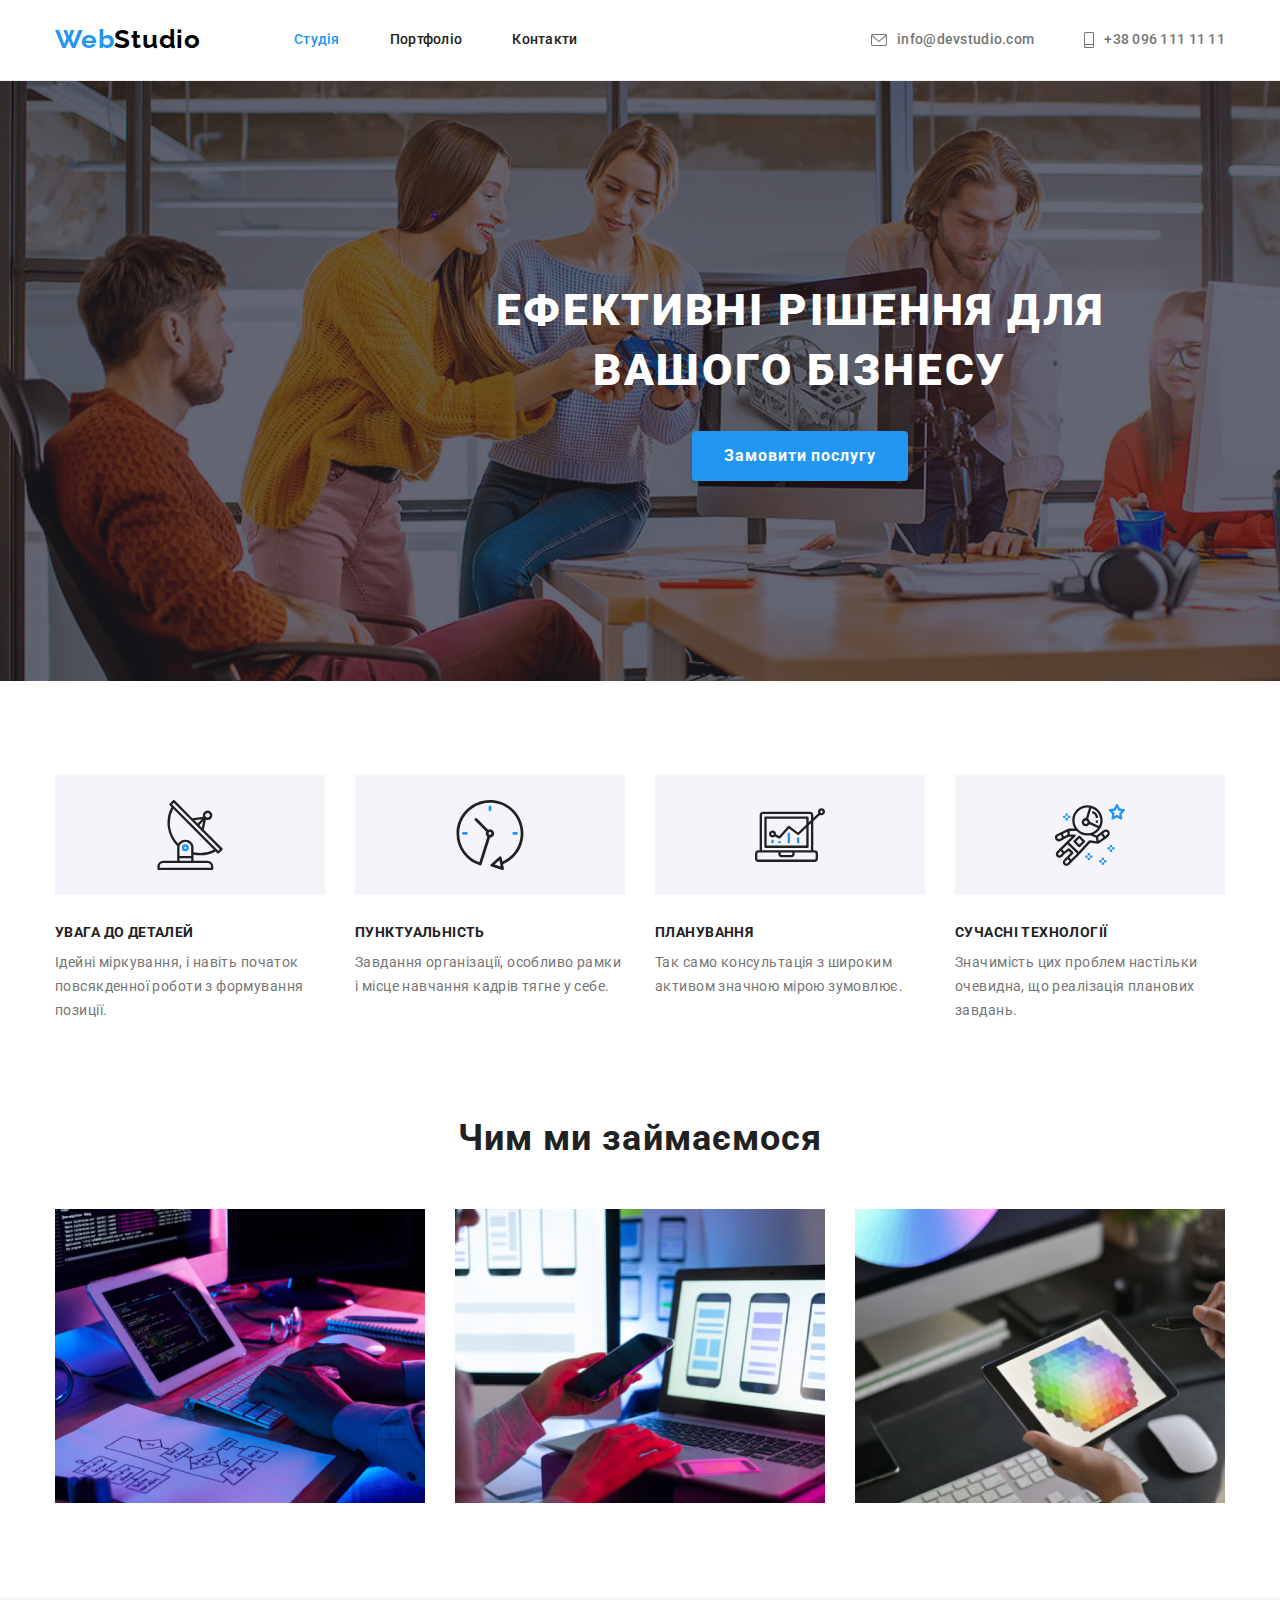
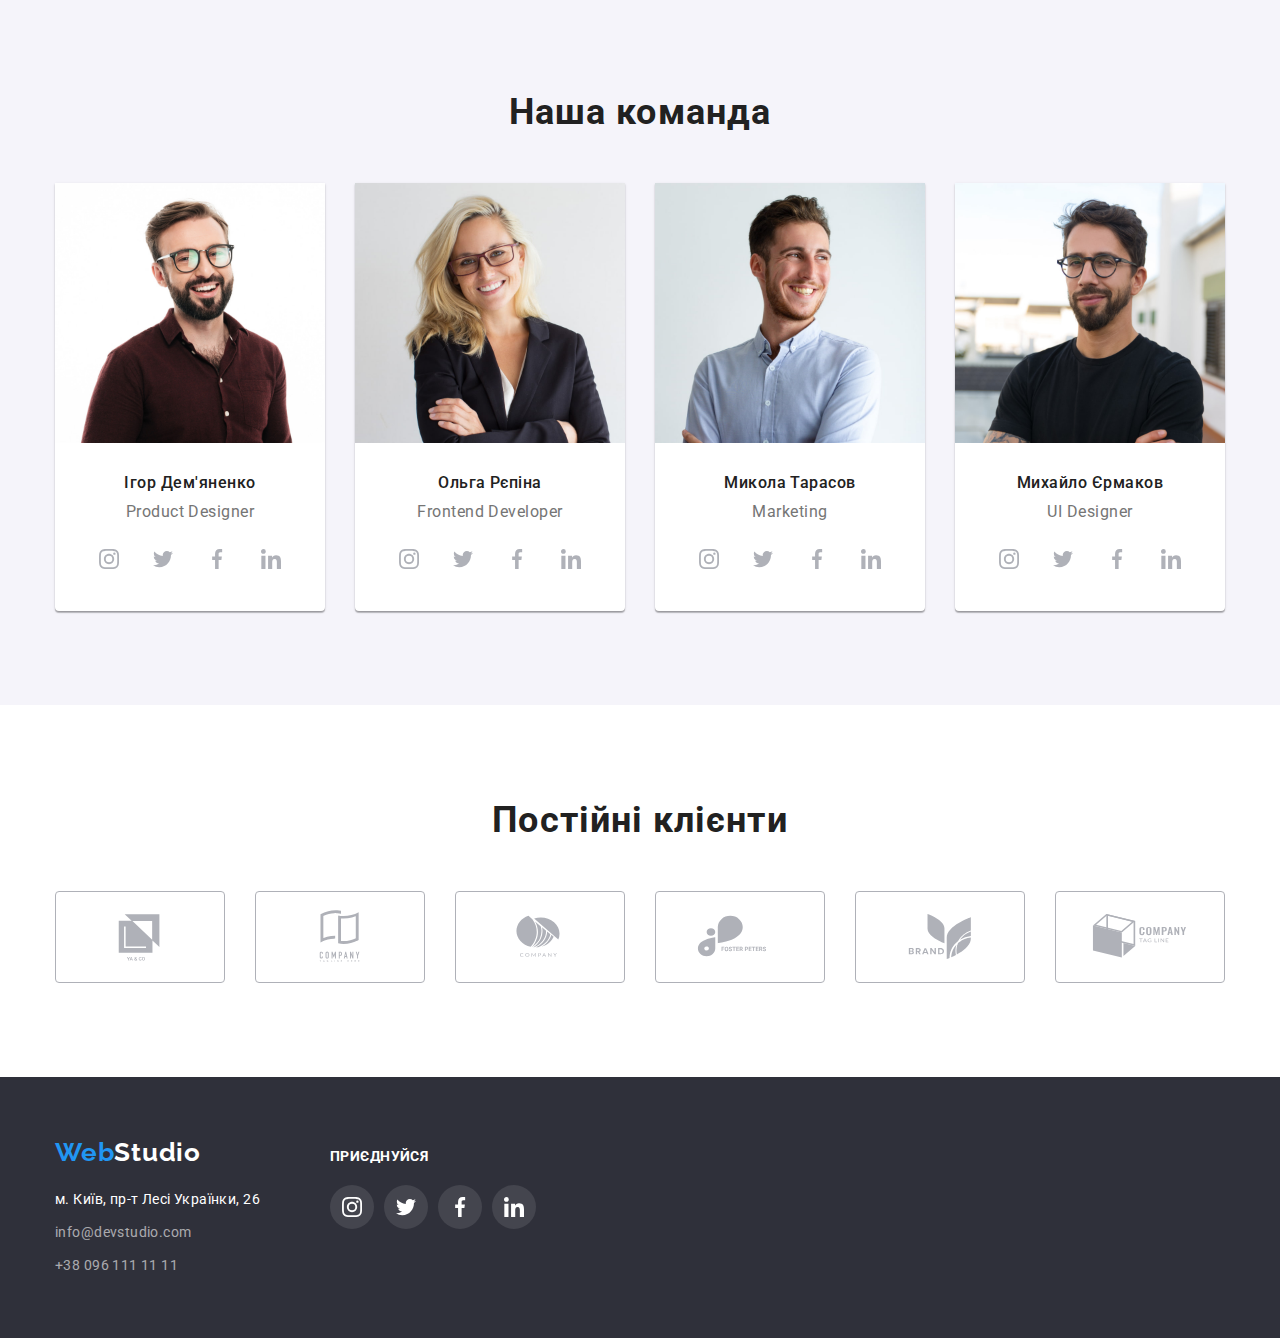
==== commit e4e68d25: "Correct icon flex, position background, add missing class" ====
--- a/index.html
+++ b/index.html
@@ -459,7 +459,7 @@
                 </svg>
               </a>
             </li>
-            <li>
+            <li class="clients-list-item">
               <a class="link clients-list-link" href="">
                 <svg class="clients-icon" width="106" height="60">
                   <use href="./images/icons.svg#icon-company5"></use>
--- a/css/styles.css
+++ b/css/styles.css
@@ -31,7 +31,9 @@
   --active-bg-btn: #188ce8;
   /* other */
   --items-main: 4;
+  --items-client: 6;
   --indent-main: 30px;
+  --indent-client: 30px;
   --items-portfolio: 3;
   --indent-portfolio: 30px;
 }
@@ -204,8 +206,9 @@
   background-image: linear-gradient(rgba(47, 48, 58, 0.4), rgba(47, 48, 58, 0.4)),
     url('../images/hero-background.jpg');
   background-color: var(--hero-bg);
-  background-size: contain;
+  background-size: cover;
   background-repeat: no-repeat;
+  background-position: center;
 }
 
 .hero-header {
@@ -272,8 +275,11 @@
 }
 
 .benafit-icon-container {
+  display: flex;
+  align-items: center;
+  justify-content: center;
+  height: 120px;
   margin-bottom: 30px;
-  padding: 25px 100px;
   background-color: var(--submain-bg-color);
 }
 
@@ -389,13 +395,17 @@
   justify-content: center;
 }
 
+.clients-list-item {
+  flex-basis: calc(
+    (100% - (var(--indent-client)) * (var(--items-client) - 1)) / var(--items-client)
+  );
+}
+
 .clients-list-link {
-  width: 170px;
   height: 92px;
   display: flex;
   align-items: center;
   justify-content: center;
-  padding: 16px 32px;
   color: var(--icon-color);
   border: 1px solid var(--icon-color);
   border-radius: 4px;
@@ -496,13 +506,13 @@
   border: none;
   border-radius: 4px;
 }
-
+/* 
 .current-bg {
   color: var(--light-text-color);
   background-color: var(--active-bg-color);
   box-shadow: 0px 3px 1px rgba(0, 0, 0, 0.1), 0px 1px 2px rgba(0, 0, 0, 0.08),
     0px 2px 2px rgba(0, 0, 0, 0.12);
-}
+} */
 
 .filter-btn:hover,
 .filter-btn:focus {
@@ -520,7 +530,7 @@
 
 .portfolio-item {
   flex-basis: calc(
-    (100% - var(--indent-portfolio) * (var(--items-portfolio) -1)) / var(--items-portfolio)
+    (100% - var(--indent-portfolio) * (var(--items-portfolio) - 1)) / var(--items-portfolio)
   );
 }
 
